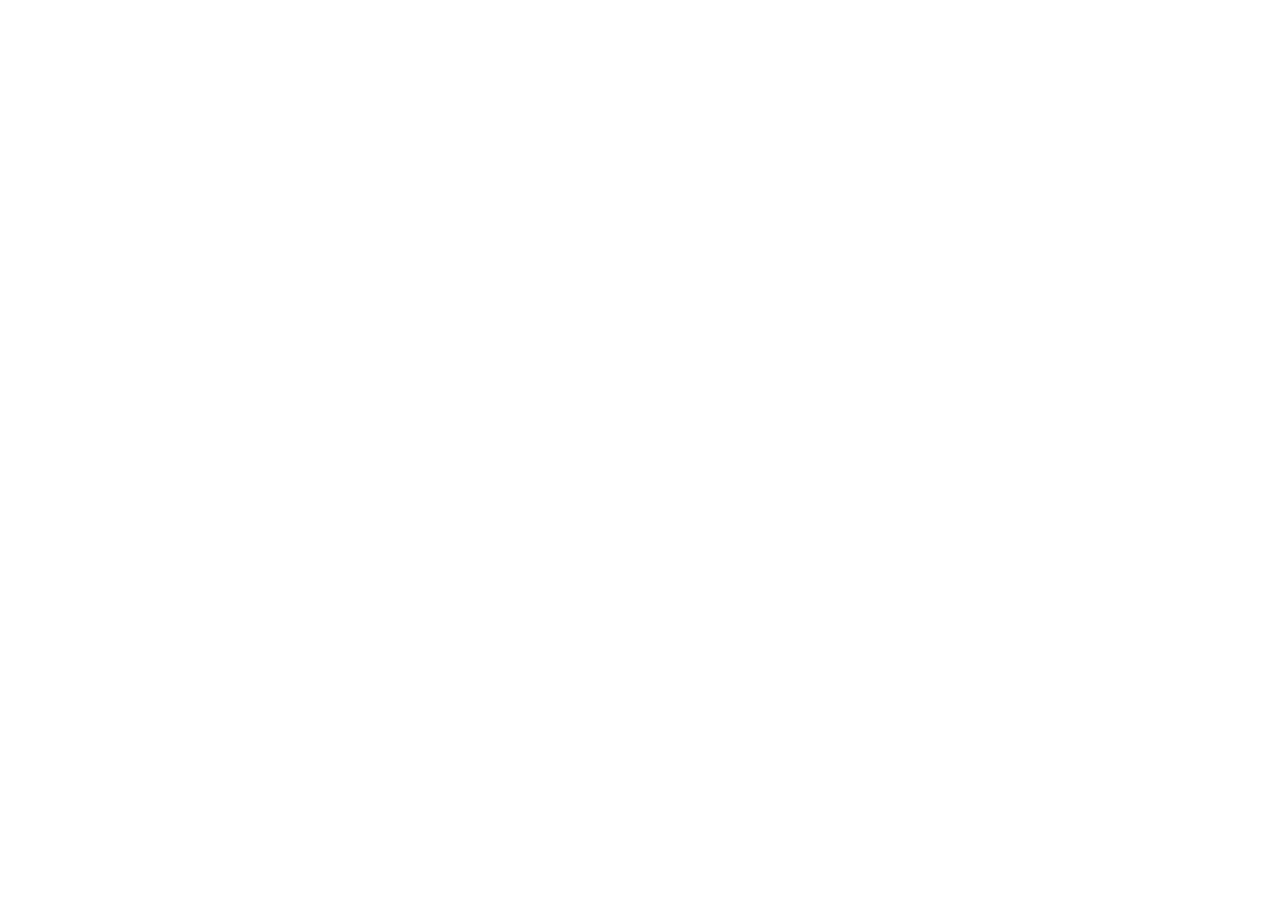
==== index.html @ 18c020ed "Restructure: split into index.html + css/styles.css + js/data.js + js/app.js" ====
<!DOCTYPE html>
<html lang="en">
<head>
<meta charset="UTF-8" />
<meta name="viewport" content="width=device-width, initial-scale=1.0" />
<title>CozyTunes v4 — Multi-Genre</title>
<link rel="stylesheet" href="css/styles.css" />
</head>
<body>
<!-- App shell loaded from JS -->
<script src="js/data.js"></script>
<script src="js/app.js"></script>
</body>
</html>
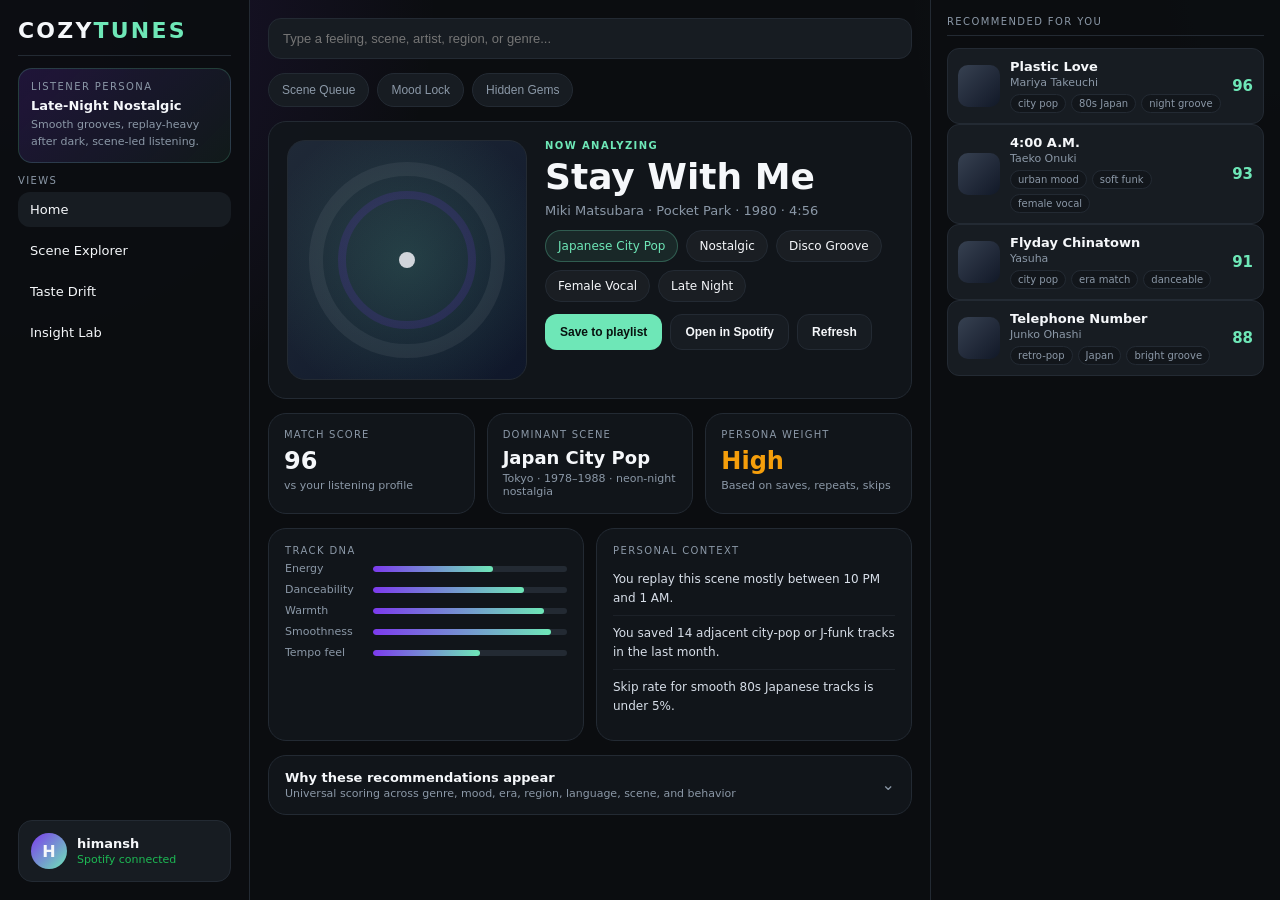
==== commit 95fe44dc: "Restructure: multi-file split, remove genre packs system" ====
--- a/index.html
+++ b/index.html
@@ -3,11 +3,103 @@
 <head>
 <meta charset="UTF-8" />
 <meta name="viewport" content="width=device-width, initial-scale=1.0" />
-<title>CozyTunes v4 — Multi-Genre</title>
+<title>CozyTunes</title>
 <link rel="stylesheet" href="css/styles.css" />
 </head>
 <body>
-<!-- App shell loaded from JS -->
+<div class="app">
+  <aside class="sidebar">
+    <div class="brand">COZY<span>TUNES</span></div>
+    <div class="persona panel" id="personaBox">
+      <div class="smallcap">Listener Persona</div>
+      <h4 id="personaTitle">Late-Night Tokyo Nostalgic</h4>
+      <p id="personaDesc">City pop leaning, smooth grooves, replay-heavy after dark.</p>
+    </div>
+    <div>
+      <div class="smallcap">Views</div>
+      <nav class="nav">
+        <a class="active">Home</a>
+        <a>Scene Explorer</a>
+        <a>Taste Drift</a>
+        <a>Insight Lab</a>
+      </nav>
+    </div>
+    <div class="profile">
+      <div class="avatar">H</div>
+      <div>
+        <div style="font-size:13px;font-weight:700">himansh</div>
+        <div style="font-size:11px;color:#1DB954;margin-top:2px">Spotify connected</div>
+      </div>
+    </div>
+  </aside>
+
+  <main class="main">
+    <div class="search-row">
+      <input class="input" id="vibeInput" placeholder="Type a feeling, scene, artist, region, or genre..." />
+    </div>
+
+    <div class="toggle-row">
+      <button class="toggle" id="queueToggle" onclick="toggleQueue()">Scene Queue</button>
+      <button class="toggle" id="moodToggle" onclick="toggleMoodLock()">Mood Lock</button>
+      <button class="toggle" id="gemsToggle" onclick="toggleGems()">Hidden Gems</button>
+    </div>
+
+    <section class="panel hero">
+      <div class="art">
+        <div class="glow"></div><div class="disc"></div><div class="disc2"></div><div class="dot"></div>
+      </div>
+      <div class="meta">
+        <div class="now">Now analyzing</div>
+        <h1 id="trackTitle">Stay With Me</h1>
+        <div class="sub" id="trackSub">Miki Matsubara · Pocket Park · 1980 · 4:56</div>
+        <div class="chips" id="moodChips"></div>
+        <div class="actions">
+          <button class="btn primary">Save to playlist</button>
+          <button class="btn">Open in Spotify</button>
+          <button class="btn" onclick="refreshApp()">Refresh</button>
+        </div>
+      </div>
+    </section>
+
+    <section class="panel queue" id="queueBox"></section>
+
+    <section class="grid3">
+      <div class="panel stat"><div class="label">Match score</div><div class="value" id="matchScore">96</div><div class="mini">vs your listening profile</div></div>
+      <div class="panel stat"><div class="label">Dominant scene</div><div class="value" id="sceneName" style="font-size:18px">Japan City Pop</div><div class="mini" id="sceneMini">Era and region context</div></div>
+      <div class="panel stat"><div class="label">Persona weight</div><div class="value" id="personaWeight" style="color:var(--gold)">High</div><div class="mini">Based on saves, repeats, skips</div></div>
+    </section>
+
+    <section class="twobox">
+      <div class="panel box">
+        <div class="smallcap">Track DNA</div>
+        <div id="dnaBars"></div>
+      </div>
+      <div class="panel box">
+        <div class="smallcap">Personal Context</div>
+        <div id="contextList"></div>
+      </div>
+    </section>
+
+    <section class="panel dropdown">
+      <div class="drop-head" onclick="toggleDrop()">
+        <div>
+          <div style="font-size:13px;font-weight:700">Why these recommendations appear</div>
+          <div style="font-size:11px;color:var(--muted);margin-top:2px">Universal scoring across genre, mood, era, region, language, scene, and behavior</div>
+        </div>
+        <div id="dropArrow" style="color:var(--muted)">⌄</div>
+      </div>
+      <div class="drop-body" id="dropBody">
+        <div class="sig-grid" id="signals"></div>
+      </div>
+    </section>
+  </main>
+
+  <aside class="right">
+    <div class="rail-title" id="railTitle">Recommended for you</div>
+    <div class="gem" id="gemsBanner">Hidden Gems mode is on — showing only lower-play-count picks.</div>
+    <div id="recList"></div>
+  </aside>
+</div>
 <script src="js/data.js"></script>
 <script src="js/app.js"></script>
 </body>
--- a/css/styles.css
+++ b/css/styles.css
@@ -0,0 +1,81 @@
+:root{
+  --bg:#0b0d10;--panel:#12161b;--panel2:#171c22;--line:#232a33;--text:#f5f7fa;--muted:#8b98a7;
+  --accent:#6ee7b7;--accent2:#7c3aed;--gold:#f59e0b;--danger:#ef4444;--r:18px;
+}
+*{box-sizing:border-box;margin:0;padding:0}
+body{font-family:Inter,system-ui,sans-serif;background:radial-gradient(circle at top left,rgba(124,58,237,.18),transparent 28%),radial-gradient(circle at top right,rgba(110,231,183,.08),transparent 24%),var(--bg);color:var(--text);min-height:100vh}
+.app{display:grid;grid-template-columns:250px 1fr 350px;min-height:100vh}
+.sidebar,.right{background:rgba(11,13,16,.94)}
+.sidebar{border-right:1px solid var(--line);padding:18px;display:flex;flex-direction:column;gap:12px}
+.right{border-left:1px solid var(--line);padding:16px;display:flex;flex-direction:column;gap:12px}
+.main{padding:18px;display:flex;flex-direction:column;gap:14px}
+.brand{font-size:22px;font-weight:900;letter-spacing:.1em;padding-bottom:12px;border-bottom:1px solid var(--line)}
+.brand span{color:var(--accent)}
+.smallcap{font-size:10px;text-transform:uppercase;letter-spacing:.14em;color:var(--muted);margin-bottom:6px}
+.panel{background:rgba(18,22,27,.94);border:1px solid var(--line);border-radius:var(--r)}
+.nav a{display:block;padding:10px 12px;border-radius:12px;color:var(--text);text-decoration:none;font-size:13px;margin-bottom:6px;background:transparent}
+.nav a.active,.nav a:hover{background:var(--panel2)}
+.persona{padding:12px;border-radius:14px;background:linear-gradient(135deg,rgba(124,58,237,.18),rgba(110,231,183,.06));border:1px solid rgba(110,231,183,.18)}
+.persona h4{font-size:13px}
+.persona p{font-size:11px;color:var(--muted);margin-top:4px;line-height:1.5}
+.profile{margin-top:auto;padding:12px;border-radius:14px;background:var(--panel2);border:1px solid var(--line);display:flex;gap:10px;align-items:center}
+.avatar{width:36px;height:36px;border-radius:50%;display:grid;place-items:center;background:linear-gradient(135deg,var(--accent2),var(--accent));font-weight:800}
+.search-row{display:flex;gap:10px;flex-wrap:wrap}
+.input,.select{background:var(--panel2);border:1px solid var(--line);color:var(--text);padding:12px 14px;border-radius:13px;outline:none;font-size:13px}
+.input{flex:1;min-width:240px}
+.select{min-width:210px;cursor:pointer}
+.toggle-row{display:flex;gap:8px;flex-wrap:wrap}
+.toggle{padding:9px 13px;border-radius:999px;border:1px solid var(--line);background:var(--panel2);font-size:12px;color:var(--muted);cursor:pointer}
+.toggle.on{color:var(--accent);border-color:rgba(110,231,183,.32);background:rgba(110,231,183,.08)}
+.hero{display:grid;grid-template-columns:240px 1fr;gap:18px;padding:18px}
+.art{aspect-ratio:1;border-radius:18px;position:relative;overflow:hidden;border:1px solid var(--line);background:linear-gradient(135deg,#1f2937,#0f172a)}
+.glow{position:absolute;inset:-25%;background:radial-gradient(circle,rgba(110,231,183,.16),transparent 58%)}
+.disc{position:absolute;inset:9%;border-radius:50%;border:14px solid rgba(255,255,255,.06);animation:spin 12s linear infinite}
+.disc2{position:absolute;inset:21%;border-radius:50%;border:8px solid rgba(124,58,237,.15);animation:spin 8s linear infinite reverse}
+.dot{position:absolute;top:50%;left:50%;transform:translate(-50%,-50%);width:16px;height:16px;border-radius:50%;background:#d1d5db}
+@keyframes spin{from{transform:rotate(0)}to{transform:rotate(360deg)}}
+.now{font-size:10px;text-transform:uppercase;letter-spacing:.14em;color:var(--accent);font-weight:700}
+.meta h1{font-size:36px;line-height:1;margin:8px 0}
+.sub{font-size:13px;color:var(--muted)}
+.chips{display:flex;flex-wrap:wrap;gap:8px;margin:12px 0}
+.chip{padding:8px 12px;border-radius:999px;border:1px solid var(--line);background:rgba(255,255,255,.04);font-size:12px}
+.chip.accent{background:rgba(110,231,183,.09);border-color:rgba(110,231,183,.28);color:var(--accent)}
+.actions{display:flex;gap:8px;flex-wrap:wrap}
+.btn{padding:10px 14px;border-radius:12px;border:1px solid var(--line);background:var(--panel2);color:var(--text);font-size:12px;font-weight:700;cursor:pointer}
+.btn.primary{background:var(--accent);color:#08120f;border-color:transparent}
+.grid3{display:grid;grid-template-columns:repeat(3,1fr);gap:12px}
+.stat{padding:15px}
+.stat .label{font-size:10px;text-transform:uppercase;letter-spacing:.12em;color:var(--muted);margin-bottom:7px}
+.stat .value{font-size:24px;font-weight:800}
+.stat .mini{font-size:11px;color:var(--muted);margin-top:4px}
+.twobox{display:grid;grid-template-columns:1fr 1fr;gap:12px}
+.box{padding:16px}
+.bar-row{display:flex;align-items:center;gap:10px;margin-bottom:8px}
+.bar-label{width:78px;font-size:11px;color:var(--muted);flex-shrink:0}
+.bar-track{height:6px;flex:1;background:var(--line);border-radius:999px;overflow:hidden}
+.bar-fill{height:100%;background:linear-gradient(90deg,var(--accent2),var(--accent));border-radius:999px}
+.ctx{padding:8px 0;border-bottom:1px solid rgba(35,42,51,.6);font-size:12px;line-height:1.55;color:#d7dee8}
+.ctx:last-child{border-bottom:none}
+.dropdown{overflow:hidden}
+.drop-head{padding:14px 16px;display:flex;justify-content:space-between;align-items:center;cursor:pointer}
+.drop-body{max-height:0;overflow:hidden;transition:max-height .3s ease;padding:0 16px}
+.drop-body.open{max-height:360px;padding:0 16px 16px}
+.sig-grid{display:grid;grid-template-columns:1fr 1fr;gap:10px}
+.sig{padding:12px;border-radius:14px;background:var(--panel2);border:1px solid var(--line)}
+.sig .label{font-size:10px;text-transform:uppercase;letter-spacing:.1em;color:var(--muted);margin-bottom:4px}
+.sig .value{font-size:12px;font-weight:600}
+.queue{padding:14px;display:none;flex-direction:column;gap:8px}
+.queue.show{display:flex}
+.queue-item,.rec{display:grid;grid-template-columns:42px 1fr auto;gap:10px;align-items:center;padding:10px;border-radius:12px;background:var(--panel2);border:1px solid var(--line)}
+.qart,.thumb{width:42px;height:42px;border-radius:10px;background:linear-gradient(135deg,#374151,#111827)}
+.qtitle,.rtitle{font-size:13px;font-weight:700}
+.qsub,.rsub{font-size:11px;color:var(--muted);margin-top:2px}
+.rail-title{font-size:10px;text-transform:uppercase;letter-spacing:.14em;color:var(--muted);padding-bottom:8px;border-bottom:1px solid var(--line)}
+.score{font-size:15px;font-weight:900;color:var(--accent)}
+.why{display:flex;flex-wrap:wrap;gap:5px;margin-top:5px}
+.why span{padding:3px 7px;border-radius:999px;background:#12161b;border:1px solid var(--line);font-size:10px;color:var(--muted)}
+.gem{display:none;padding:8px 11px;border-radius:12px;background:rgba(245,158,11,.08);border:1px solid rgba(245,158,11,.28);color:var(--gold);font-size:11px}
+.gem.show{display:block}
+.note{font-size:11px;color:var(--muted);line-height:1.5}
+@media (max-width:1200px){.app{grid-template-columns:220px 1fr}.right{grid-column:1/-1;border-left:none;border-top:1px solid var(--line)}}
+@media (max-width:900px){.app{grid-template-columns:1fr}.sidebar{display:none}.hero,.twobox,.grid3{grid-template-columns:1fr}}
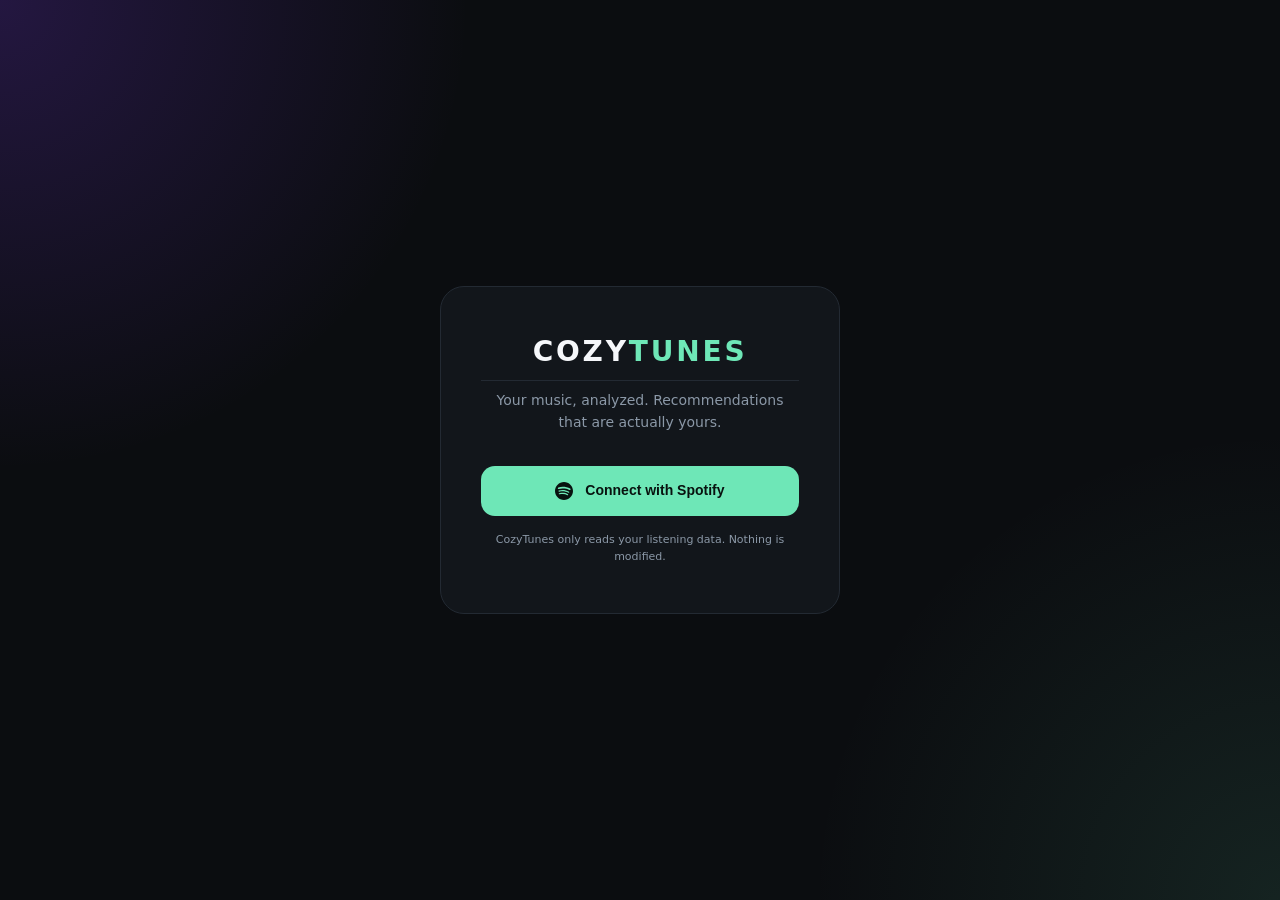
==== commit a3ca8ec2: "feat: Spotify PKCE OAuth, live engine wiring, no placeholder values, GitHub Pages ready" ====
--- a/index.html
+++ b/index.html
@@ -7,13 +7,31 @@
 <link rel="stylesheet" href="css/styles.css" />
 </head>
 <body>
-<div class="app">
+
+<!-- Login Screen -->
+<div id="loginScreen">
+  <div class="login-card">
+    <div class="brand" style="font-size:28px;margin-bottom:8px">COZY<span>TUNES</span></div>
+    <p class="login-sub">Your music, analyzed. Recommendations that are actually yours.</p>
+    <button class="btn primary login-btn" onclick="doLogin()">
+      <svg width="18" height="18" viewBox="0 0 24 24" fill="currentColor" style="vertical-align:middle;margin-right:8px"><path d="M12 0C5.4 0 0 5.4 0 12s5.4 12 12 12 12-5.4 12-12S18.66 0 12 0zm5.521 17.34c-.24.359-.66.48-1.021.24-2.82-1.74-6.36-2.101-10.561-1.141-.418.122-.779-.179-.899-.539-.12-.421.18-.78.54-.9 4.56-1.021 8.52-.6 11.64 1.32.42.18.479.659.301 1.02zm1.44-3.3c-.301.42-.841.6-1.262.3-3.239-1.98-8.159-2.58-11.939-1.38-.479.12-1.02-.12-1.14-.6-.12-.48.12-1.021.6-1.141C9.6 9.9 15 10.561 18.72 12.84c.361.181.54.78.241 1.2zm.12-3.36C15.24 8.4 8.82 8.16 5.16 9.301c-.6.179-1.2-.181-1.38-.721-.18-.601.18-1.2.72-1.381 4.26-1.26 11.28-1.02 15.721 1.621.539.3.719 1.02.419 1.56-.299.421-1.02.599-1.559.3z"/></svg>
+      Connect with Spotify
+    </button>
+    <div id="errorMsg" style="display:none;margin-top:12px;font-size:12px;color:var(--danger)"></div>
+    <p class="login-note">CozyTunes only reads your listening data. Nothing is modified.</p>
+  </div>
+</div>
+
+<!-- App Shell -->
+<div id="appShell" class="app" style="display:none">
+  <div id="loadingBar" class="loading-bar" style="display:none"></div>
+
   <aside class="sidebar">
     <div class="brand">COZY<span>TUNES</span></div>
     <div class="persona panel" id="personaBox">
       <div class="smallcap">Listener Persona</div>
-      <h4 id="personaTitle">Late-Night Tokyo Nostalgic</h4>
-      <p id="personaDesc">City pop leaning, smooth grooves, replay-heavy after dark.</p>
+      <h4 id="personaTitle">Loading...</h4>
+      <p id="personaDesc">Connecting to Spotify...</p>
     </div>
     <div>
       <div class="smallcap">Views</div>
@@ -25,11 +43,15 @@
       </nav>
     </div>
     <div class="profile">
-      <div class="avatar">H</div>
+      <div class="avatar">
+        <img id="avatarImg" style="display:none;width:36px;height:36px;border-radius:50%;object-fit:cover" />
+        <span id="avatarInitial">?</span>
+      </div>
       <div>
-        <div style="font-size:13px;font-weight:700">himansh</div>
+        <div id="userName" style="font-size:13px;font-weight:700">Loading...</div>
         <div style="font-size:11px;color:#1DB954;margin-top:2px">Spotify connected</div>
       </div>
+      <button onclick="doLogout()" style="margin-left:auto;background:none;border:none;color:var(--muted);font-size:11px;cursor:pointer">logout</button>
     </div>
   </aside>
 
@@ -37,7 +59,6 @@
     <div class="search-row">
       <input class="input" id="vibeInput" placeholder="Type a feeling, scene, artist, region, or genre..." />
     </div>
-
     <div class="toggle-row">
       <button class="toggle" id="queueToggle" onclick="toggleQueue()">Scene Queue</button>
       <button class="toggle" id="moodToggle" onclick="toggleMoodLock()">Mood Lock</button>
@@ -45,17 +66,17 @@
     </div>
 
     <section class="panel hero">
-      <div class="art">
+      <div class="art" id="albumArt">
         <div class="glow"></div><div class="disc"></div><div class="disc2"></div><div class="dot"></div>
       </div>
       <div class="meta">
         <div class="now">Now analyzing</div>
-        <h1 id="trackTitle">Stay With Me</h1>
-        <div class="sub" id="trackSub">Miki Matsubara · Pocket Park · 1980 · 4:56</div>
+        <h1 id="trackTitle">Waiting for Spotify...</h1>
+        <div class="sub" id="trackSub">Play a track on Spotify</div>
         <div class="chips" id="moodChips"></div>
         <div class="actions">
           <button class="btn primary">Save to playlist</button>
-          <button class="btn">Open in Spotify</button>
+          <button class="btn" id="openSpotifyBtn">Open in Spotify</button>
           <button class="btn" onclick="refreshApp()">Refresh</button>
         </div>
       </div>
@@ -64,33 +85,25 @@
     <section class="panel queue" id="queueBox"></section>
 
     <section class="grid3">
-      <div class="panel stat"><div class="label">Match score</div><div class="value" id="matchScore">96</div><div class="mini">vs your listening profile</div></div>
-      <div class="panel stat"><div class="label">Dominant scene</div><div class="value" id="sceneName" style="font-size:18px">Japan City Pop</div><div class="mini" id="sceneMini">Era and region context</div></div>
-      <div class="panel stat"><div class="label">Persona weight</div><div class="value" id="personaWeight" style="color:var(--gold)">High</div><div class="mini">Based on saves, repeats, skips</div></div>
+      <div class="panel stat"><div class="label">Match score</div><div class="value" id="matchScore">—</div><div class="mini">vs your listening profile</div></div>
+      <div class="panel stat"><div class="label">Dominant scene</div><div class="value" id="sceneName" style="font-size:18px">—</div><div class="mini" id="sceneMini">—</div></div>
+      <div class="panel stat"><div class="label">Persona weight</div><div class="value" id="personaWeight" style="color:var(--gold)">—</div><div class="mini">Based on saves, repeats, skips</div></div>
     </section>
 
     <section class="twobox">
-      <div class="panel box">
-        <div class="smallcap">Track DNA</div>
-        <div id="dnaBars"></div>
-      </div>
-      <div class="panel box">
-        <div class="smallcap">Personal Context</div>
-        <div id="contextList"></div>
-      </div>
+      <div class="panel box"><div class="smallcap">Track DNA</div><div id="dnaBars"></div></div>
+      <div class="panel box"><div class="smallcap">Personal Context</div><div id="contextList"></div></div>
     </section>
 
     <section class="panel dropdown">
       <div class="drop-head" onclick="toggleDrop()">
         <div>
           <div style="font-size:13px;font-weight:700">Why these recommendations appear</div>
-          <div style="font-size:11px;color:var(--muted);margin-top:2px">Universal scoring across genre, mood, era, region, language, scene, and behavior</div>
+          <div style="font-size:11px;color:var(--muted);margin-top:2px">Scored by genre, mood, era, region, language, scene, and your behavior</div>
         </div>
         <div id="dropArrow" style="color:var(--muted)">⌄</div>
       </div>
-      <div class="drop-body" id="dropBody">
-        <div class="sig-grid" id="signals"></div>
-      </div>
+      <div class="drop-body" id="dropBody"><div class="sig-grid" id="signals"></div></div>
     </section>
   </main>
 
@@ -100,7 +113,7 @@
     <div id="recList"></div>
   </aside>
 </div>
-<script src="js/data.js"></script>
-<script src="js/app.js"></script>
+
+<script type="module" src="js/app.js"></script>
 </body>
 </html>
--- a/css/styles.css
+++ b/css/styles.css
@@ -19,11 +19,9 @@
 .persona h4{font-size:13px}
 .persona p{font-size:11px;color:var(--muted);margin-top:4px;line-height:1.5}
 .profile{margin-top:auto;padding:12px;border-radius:14px;background:var(--panel2);border:1px solid var(--line);display:flex;gap:10px;align-items:center}
-.avatar{width:36px;height:36px;border-radius:50%;display:grid;place-items:center;background:linear-gradient(135deg,var(--accent2),var(--accent));font-weight:800}
+.avatar{width:36px;height:36px;border-radius:50%;display:grid;place-items:center;background:linear-gradient(135deg,var(--accent2),var(--accent));font-weight:800;overflow:hidden}
 .search-row{display:flex;gap:10px;flex-wrap:wrap}
-.input,.select{background:var(--panel2);border:1px solid var(--line);color:var(--text);padding:12px 14px;border-radius:13px;outline:none;font-size:13px}
-.input{flex:1;min-width:240px}
-.select{min-width:210px;cursor:pointer}
+.input{background:var(--panel2);border:1px solid var(--line);color:var(--text);padding:12px 14px;border-radius:13px;outline:none;font-size:13px;flex:1;min-width:240px}
 .toggle-row{display:flex;gap:8px;flex-wrap:wrap}
 .toggle{padding:9px 13px;border-radius:999px;border:1px solid var(--line);background:var(--panel2);font-size:12px;color:var(--muted);cursor:pointer}
 .toggle.on{color:var(--accent);border-color:rgba(110,231,183,.32);background:rgba(110,231,183,.08)}
@@ -77,5 +75,13 @@
 .gem{display:none;padding:8px 11px;border-radius:12px;background:rgba(245,158,11,.08);border:1px solid rgba(245,158,11,.28);color:var(--gold);font-size:11px}
 .gem.show{display:block}
 .note{font-size:11px;color:var(--muted);line-height:1.5}
+/* Login */
+#loginScreen{display:flex;align-items:center;justify-content:center;min-height:100vh;background:radial-gradient(circle at top left,rgba(124,58,237,.22),transparent 30%),radial-gradient(circle at bottom right,rgba(110,231,183,.10),transparent 30%),var(--bg)}
+.login-card{background:var(--panel);border:1px solid var(--line);border-radius:24px;padding:48px 40px;max-width:400px;width:90%;text-align:center}
+.login-sub{font-size:14px;color:var(--muted);margin-bottom:32px;line-height:1.6}
+.login-btn{width:100%;padding:15px;font-size:14px;border-radius:14px}
+.login-note{font-size:11px;color:var(--muted);margin-top:16px;line-height:1.5}
+.loading-bar{position:fixed;top:0;left:0;right:0;height:3px;background:linear-gradient(90deg,var(--accent2),var(--accent));z-index:999;animation:loadpulse 1.5s ease-in-out infinite}
+@keyframes loadpulse{0%{opacity:1}50%{opacity:.4}100%{opacity:1}}
 @media (max-width:1200px){.app{grid-template-columns:220px 1fr}.right{grid-column:1/-1;border-left:none;border-top:1px solid var(--line)}}
 @media (max-width:900px){.app{grid-template-columns:1fr}.sidebar{display:none}.hero,.twobox,.grid3{grid-template-columns:1fr}}
